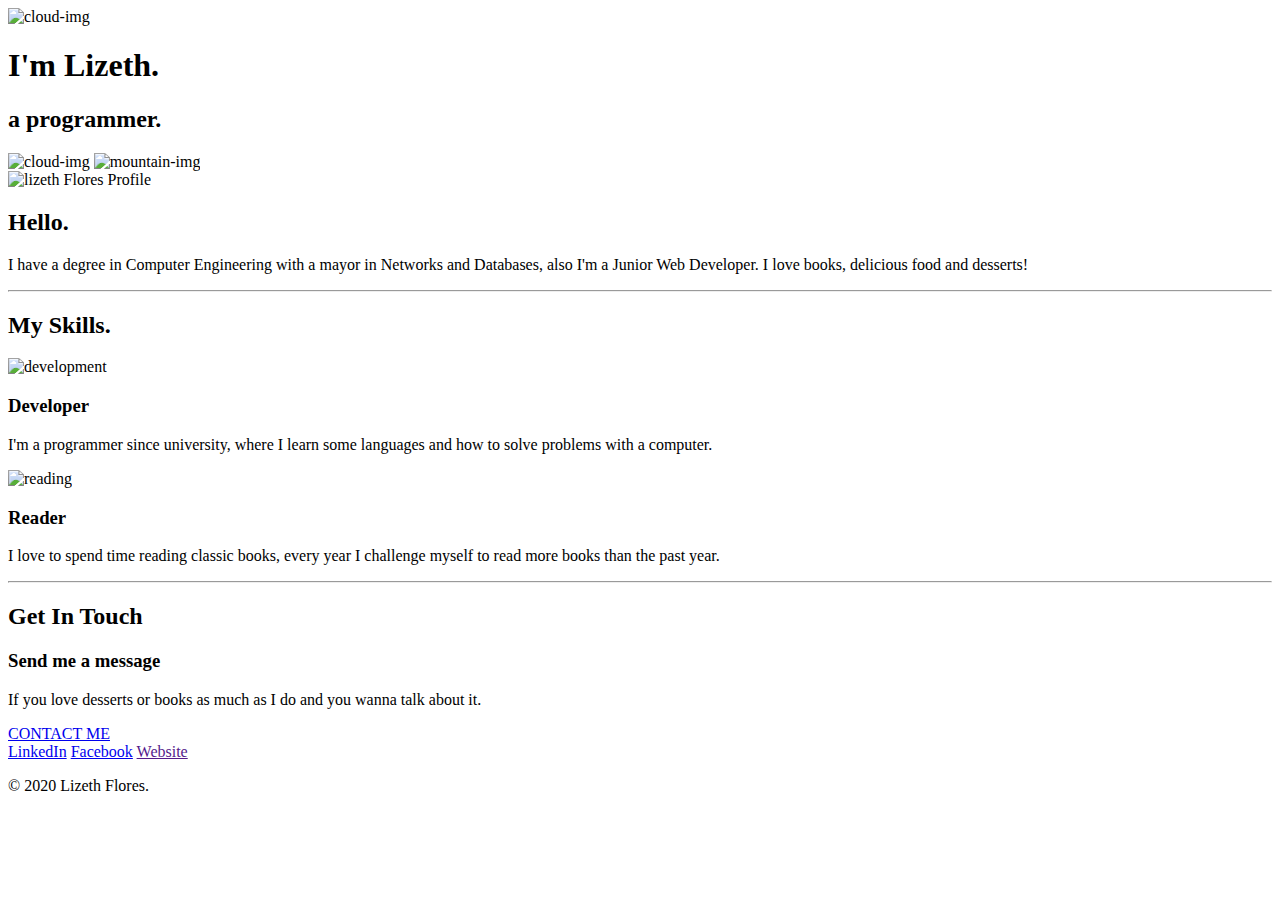
==== index.html @ 27480898 "Add files via upload" ====
<!DOCTYPE html>
<html>
  <head>
    <meta charset="utf-8">
    <title>Lizeth Flores</title>
    <link rel="stylesheet" href="css/styles.css">
    <link rel="icon" href="favicon.ico">
    <link href="https://fonts.googleapis.com/css?family=Merriweather|Montserrat|Sacramento&display=swap" rel="stylesheet">
  </head>
  <body>
    <div class="top-container">
      <img class="top-cloud" src="images/cloud.png" alt="cloud-img">
      <h1>I'm Lizeth.</h1>
      <h2 class="lidesc">a <span class="pro">pro</span>grammer.</h2>
      <img class="bottom-cloud" src="images/cloud.png" alt="cloud-img">
      <img src="images/mountain.png" alt="mountain-img">
    </div>
    <div class="middle-container">
      <div class="profile">
        <img class="liz-img" src="images/liz-profile.jpg" alt="lizeth Flores Profile">
        <h2>Hello.</h2>
        <p class="desc-myself">I have a degree in Computer Engineering with a mayor in Networks and Databases, also I'm a Junior Web Developer.
          I love books, delicious food and desserts!</p>
      </div>
      <hr>
      <div class="skills">
        <h2>My Skills.</h2>
        <div class="skill-row">
          <img class="develop-img" src="https://media.giphy.com/media/LmNwrBhejkK9EFP504/giphy.gif" alt="development">
          <h3>Developer</h3>
          <p class="code-skill-desc">I'm a programmer since university, where I learn some languages and how to solve problems with a computer.</p>
        </div>
        <div class="skill-row">
          <img class="read-img" src="https://media.giphy.com/media/khl6TXru0WoQs1qbRm/giphy.gif" alt="reading">
          <h3>Reader</h3>
          <p class="read-skill-desc">I love to spend time reading classic books, every year I challenge myself to read more books than the past year.</p>
        </div>
      </div>
      <hr>
      <div class="contact-me">
        <h2>Get In Touch</h2>
        <h3>Send me a message</h3>
        <p class="contact-message">If you love desserts or books as much as I do and you wanna talk about it.</p>
        <a class="btn" href="mailto:lizfloresizaguirre@gmail.com">CONTACT ME</a>
      </div>
    </div>
    <div class="bottom-container">
      <a class="footer-link" href="https://mx.linkedin.com/in/lizeth-flores-izaguirre">LinkedIn</a>
      <a class="footer-link" href="https://www.facebook.com/lizeth.izaguirre.37051">Facebook</a>
      <a class="footer-link" href="">Website</a>
      <p class="copyright-desc">© 2020 Lizeth Flores.</p>
    </div>

  </body>
</html>
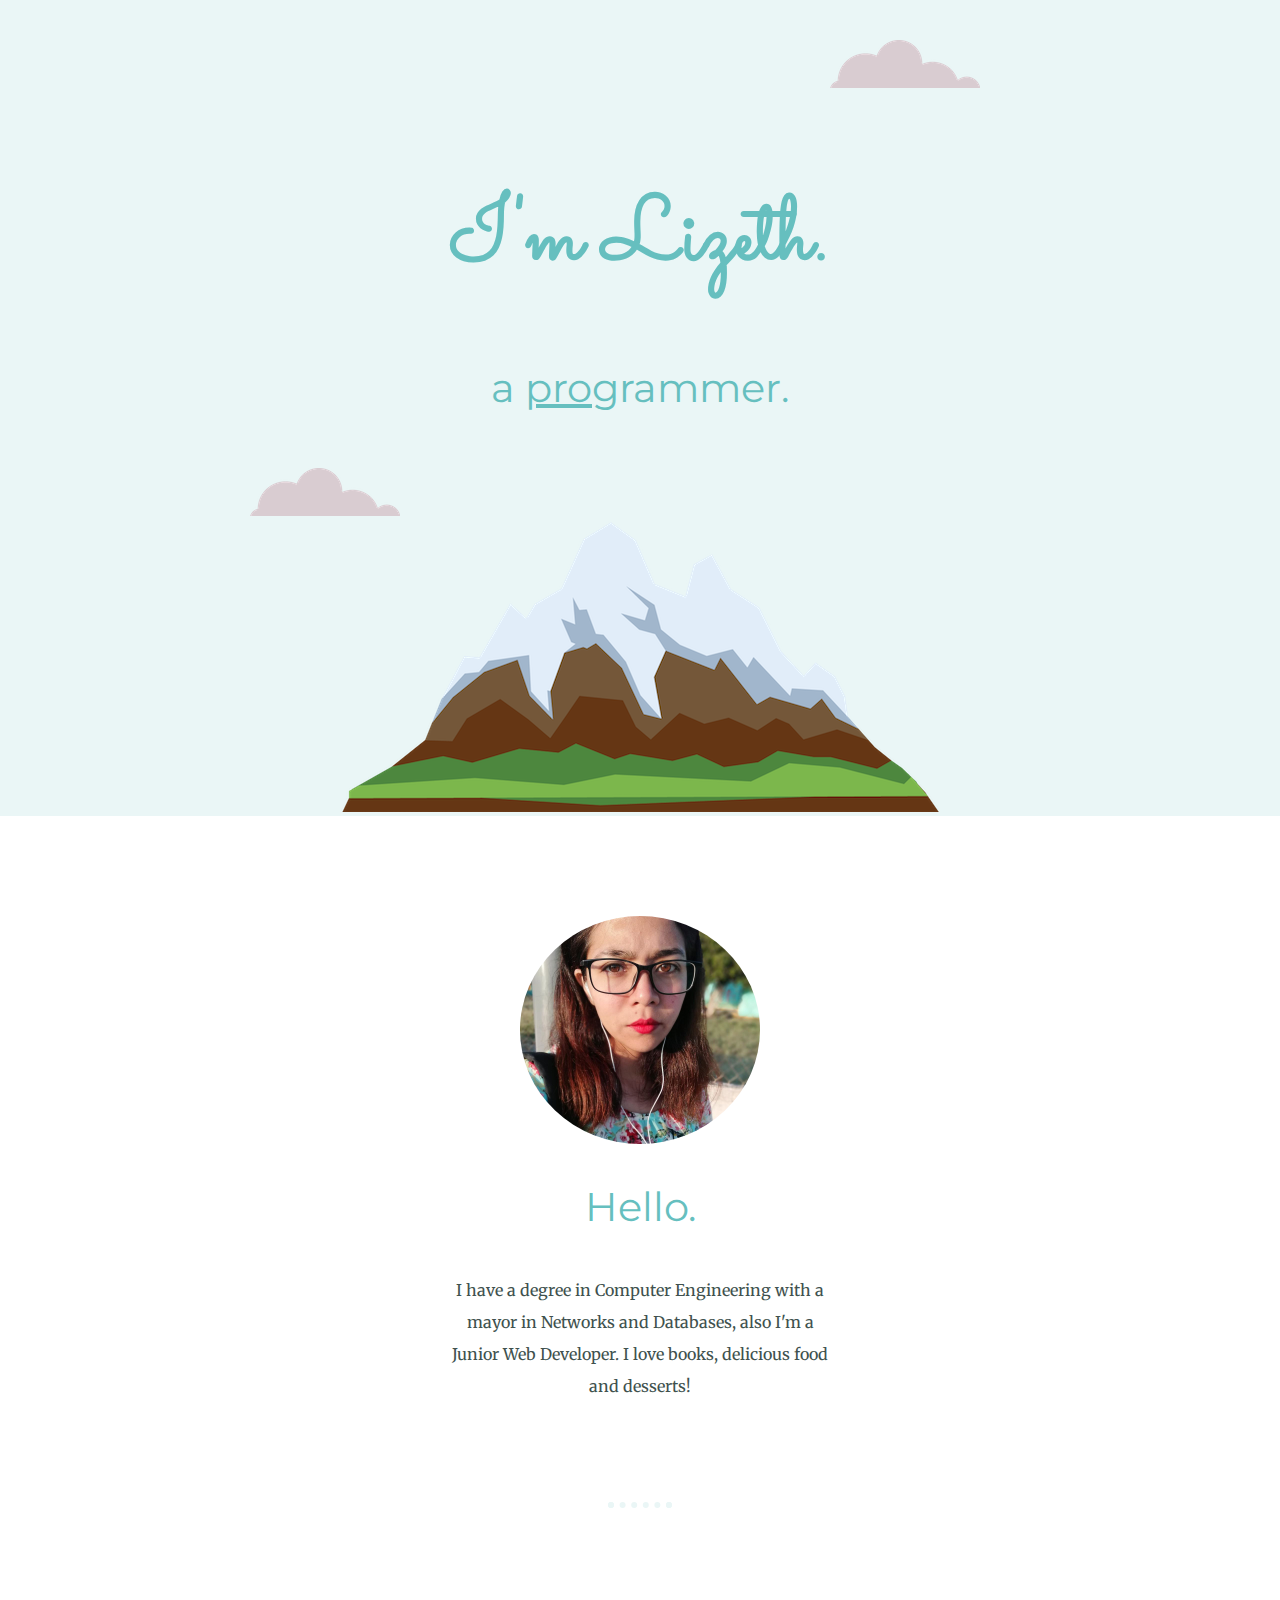
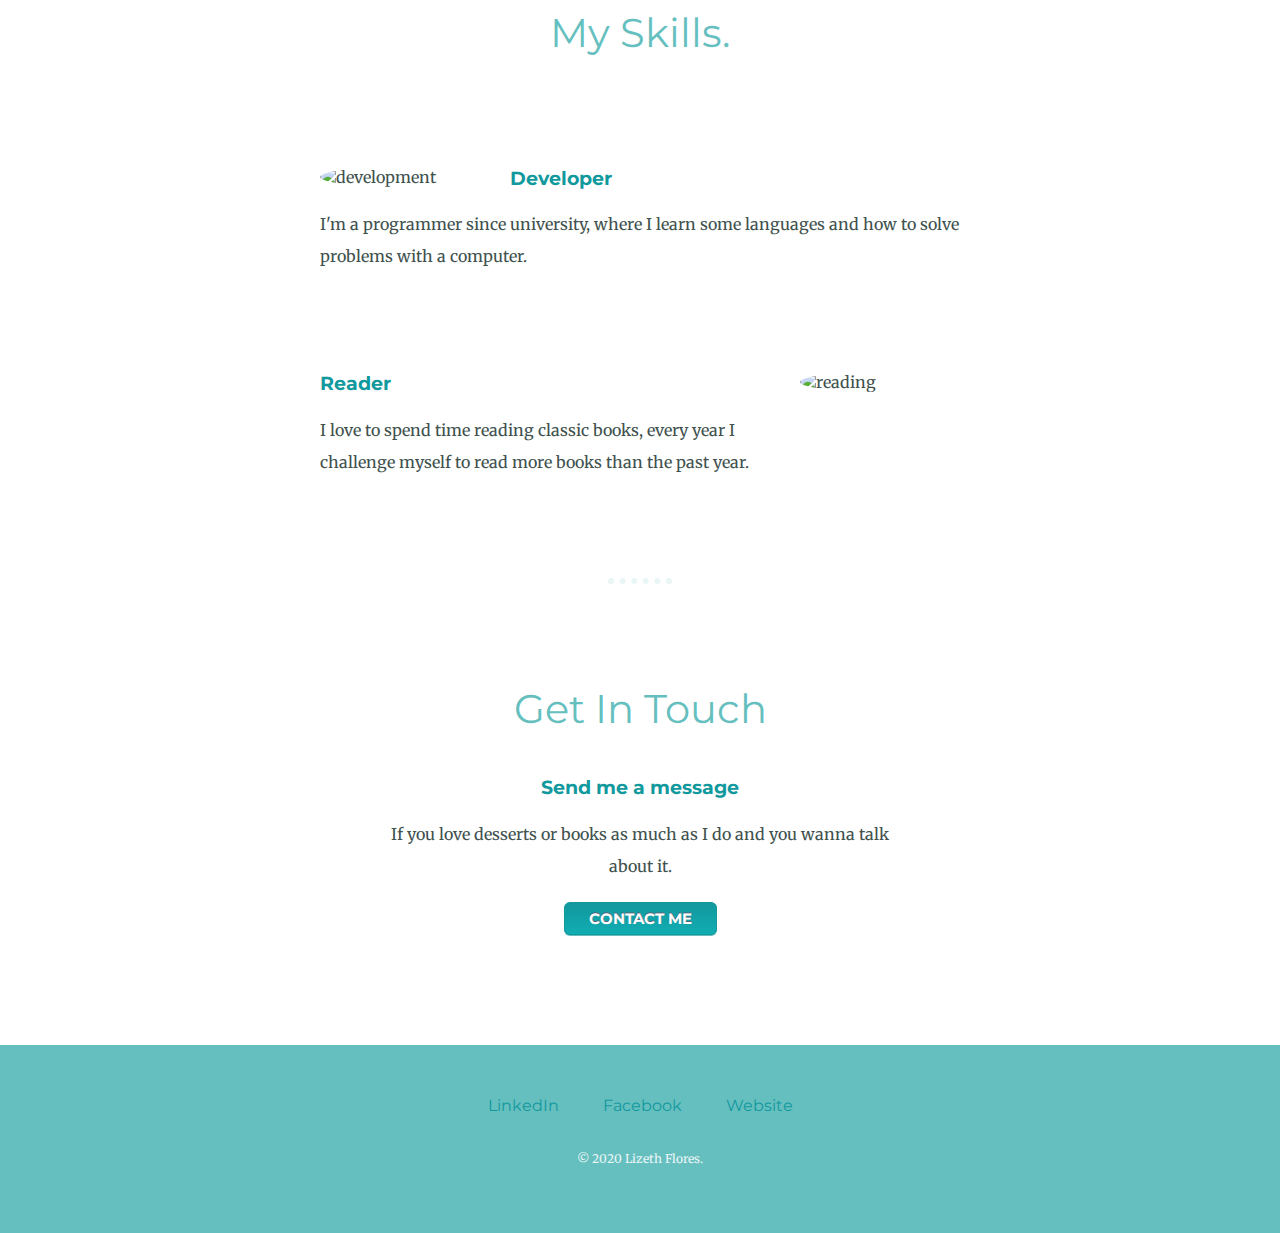
==== commit cac96e9f: "Update index.html" ====
--- a/index.html
+++ b/index.html
@@ -3,21 +3,21 @@
   <head>
     <meta charset="utf-8">
     <title>Lizeth Flores</title>
-    <link rel="stylesheet" href="css/styles.css">
+    <link rel="stylesheet" href="styles.css">
     <link rel="icon" href="favicon.ico">
     <link href="https://fonts.googleapis.com/css?family=Merriweather|Montserrat|Sacramento&display=swap" rel="stylesheet">
   </head>
   <body>
     <div class="top-container">
-      <img class="top-cloud" src="images/cloud.png" alt="cloud-img">
+      <img class="top-cloud" src="cloud.png" alt="cloud-img">
       <h1>I'm Lizeth.</h1>
       <h2 class="lidesc">a <span class="pro">pro</span>grammer.</h2>
-      <img class="bottom-cloud" src="images/cloud.png" alt="cloud-img">
-      <img src="images/mountain.png" alt="mountain-img">
+      <img class="bottom-cloud" src="cloud.png" alt="cloud-img">
+      <img src="mountain.png" alt="mountain-img">
     </div>
     <div class="middle-container">
       <div class="profile">
-        <img class="liz-img" src="images/liz-profile.jpg" alt="lizeth Flores Profile">
+        <img class="liz-img" src="liz-profile.jpg" alt="lizeth Flores Profile">
         <h2>Hello.</h2>
         <p class="desc-myself">I have a degree in Computer Engineering with a mayor in Networks and Databases, also I'm a Junior Web Developer.
           I love books, delicious food and desserts!</p>
--- a/styles.css
+++ b/styles.css
@@ -0,0 +1,147 @@
+body {
+  margin: 0;
+  text-align: center;
+  font-family: 'Merriweather', serif;
+  color: #40514e;
+}
+.top-container {
+  background-color: #eaf6f6;
+  position: relative;
+  padding-top: 100px;
+}
+.lidesc{
+  font-weight: normal;
+}
+.pro{
+  text-decoration: underline;
+}
+h1 {
+  font-size: 5.625rem;
+  margin: 50px auto 0 auto;
+  font-family: 'Sacramento', cursive;
+  color: #66BFBF;
+  line-height: 2;
+}
+.top-cloud {
+  position: absolute;
+  right: 300px;
+  top: 40px;
+}
+
+.bottom-cloud {
+  position: absolute;
+  left: 250px;
+  bottom: 300px;
+}
+
+h2 {
+  font-size: 2.5rem;
+  font-family: 'Montserrat', sans-serif;
+  color: #66BFBF;
+  font-weight: normal;
+  padding-bottom: 10px;
+}
+
+h3 {
+  font-family: 'Montserrat', sans-serif;
+  color: #11999E;
+}
+
+.middle-container{
+  margin: 100px 0;
+}
+.profile{
+  margin-top:70px;
+}
+
+.liz-img{
+  width: 15rem;
+  height: auto;
+  border-radius: 50%;
+
+}
+hr {
+  border: dotted #eaf6f6 6px;
+  border-bottom: none;
+  width: 4%;
+  margin: 100px auto;
+}
+
+.desc-myself
+{
+  width: 30%;
+  margin: auto;
+}
+p{
+  line-height: 2;
+}
+.skill-row{
+  text-align: left;
+  width: 50%;
+  margin:100px auto 100px auto;
+}
+.develop-img{
+  width: 25%;
+  height: auto;
+  float: left;
+  margin: auto 30px auto auto;
+  border-radius: 50%;
+}
+.read-img{
+  width: 25%;
+  height: auto;
+  float: right;
+  margin: auto auto 30px auto;
+  border-radius: 50%;
+}
+.contact-message{
+  width: 40%;
+  margin: auto;
+}
+.btn {
+  margin-top: 20px;
+	box-shadow: 0 1px 0 0 #66BFBF;
+	background:linear-gradient(to bottom, #11999E 5%, #11adb2 100%);
+	background-color:#11999E;
+	border-radius:6px;
+	border:1px solid #11999E;
+	display:inline-block;
+	cursor:pointer;
+	color:#ffffff;
+	font-family:"Montserrat", sans-serif;
+	font-size:15px;
+	font-weight:bold;
+	padding:6px 24px;
+	text-decoration:none;
+	text-shadow:0 -1px 0 #5b6178;
+}
+.btn:hover {
+	background:linear-gradient(to bottom, #11adb2 5%, #11999E 100%);
+	background-color:#11adb2;
+}
+.btn:active {
+	position:relative;
+	top:1px;
+}
+
+.bottom-container{
+  margin-top: 50px;
+  padding-top: 50px;
+  background-color: #66bfbf;
+  margin-bottom: 0;
+  padding-bottom: 30px;
+}
+a{
+  color: #11999E;
+  font-family: 'Montserrat', sans-serif;
+  margin: 10px 20px;
+  text-decoration: none;
+}
+a:hover{
+  color: #eaf6f6;
+}
+.copyright-desc{
+  color: #eaf6f6;
+  font-size: 0.75rem;
+  padding: 20px 0;
+}
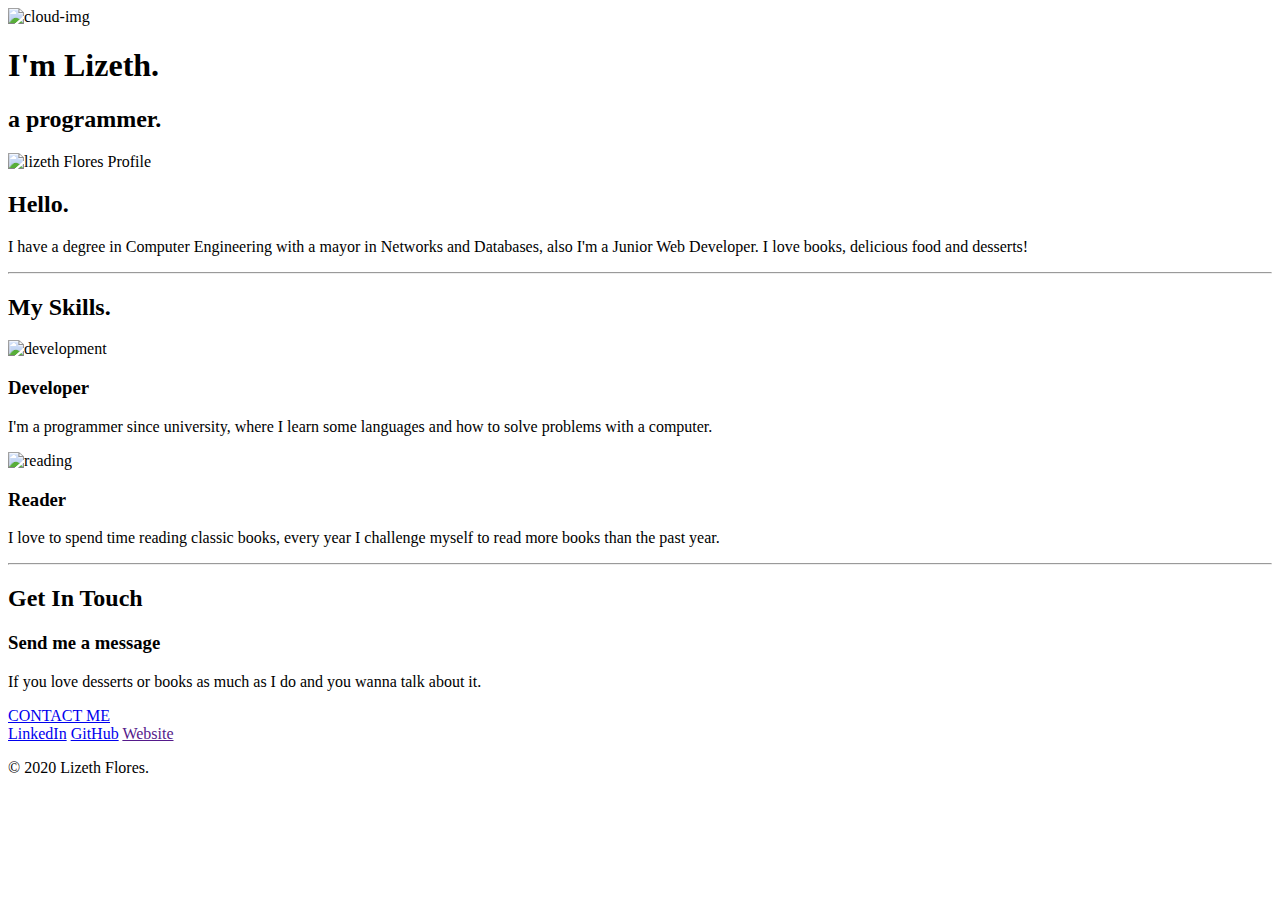
==== commit 0fd3986d: "Add files via upload" ====
--- a/index.html
+++ b/index.html
@@ -3,21 +3,19 @@
   <head>
     <meta charset="utf-8">
     <title>Lizeth Flores</title>
-    <link rel="stylesheet" href="styles.css">
+    <link rel="stylesheet" href="css/styles.css">
     <link rel="icon" href="favicon.ico">
     <link href="https://fonts.googleapis.com/css?family=Merriweather|Montserrat|Sacramento&display=swap" rel="stylesheet">
   </head>
   <body>
     <div class="top-container">
-      <img class="top-cloud" src="cloud.png" alt="cloud-img">
+      <img class="top-cloud" src="images/cherry-blossom.png" alt="cloud-img">
       <h1>I'm Lizeth.</h1>
       <h2 class="lidesc">a <span class="pro">pro</span>grammer.</h2>
-      <img class="bottom-cloud" src="cloud.png" alt="cloud-img">
-      <img src="mountain.png" alt="mountain-img">
     </div>
     <div class="middle-container">
       <div class="profile">
-        <img class="liz-img" src="liz-profile.jpg" alt="lizeth Flores Profile">
+        <img class="liz-img" src="images/liz-profile.jpg" alt="lizeth Flores Profile">
         <h2>Hello.</h2>
         <p class="desc-myself">I have a degree in Computer Engineering with a mayor in Networks and Databases, also I'm a Junior Web Developer.
           I love books, delicious food and desserts!</p>
@@ -46,7 +44,7 @@
     </div>
     <div class="bottom-container">
       <a class="footer-link" href="https://mx.linkedin.com/in/lizeth-flores-izaguirre">LinkedIn</a>
-      <a class="footer-link" href="https://www.facebook.com/lizeth.izaguirre.37051">Facebook</a>
+      <a class="footer-link" href="https://github.com/LizethFlores">GitHub</a>
       <a class="footer-link" href="">Website</a>
       <p class="copyright-desc">© 2020 Lizeth Flores.</p>
     </div>
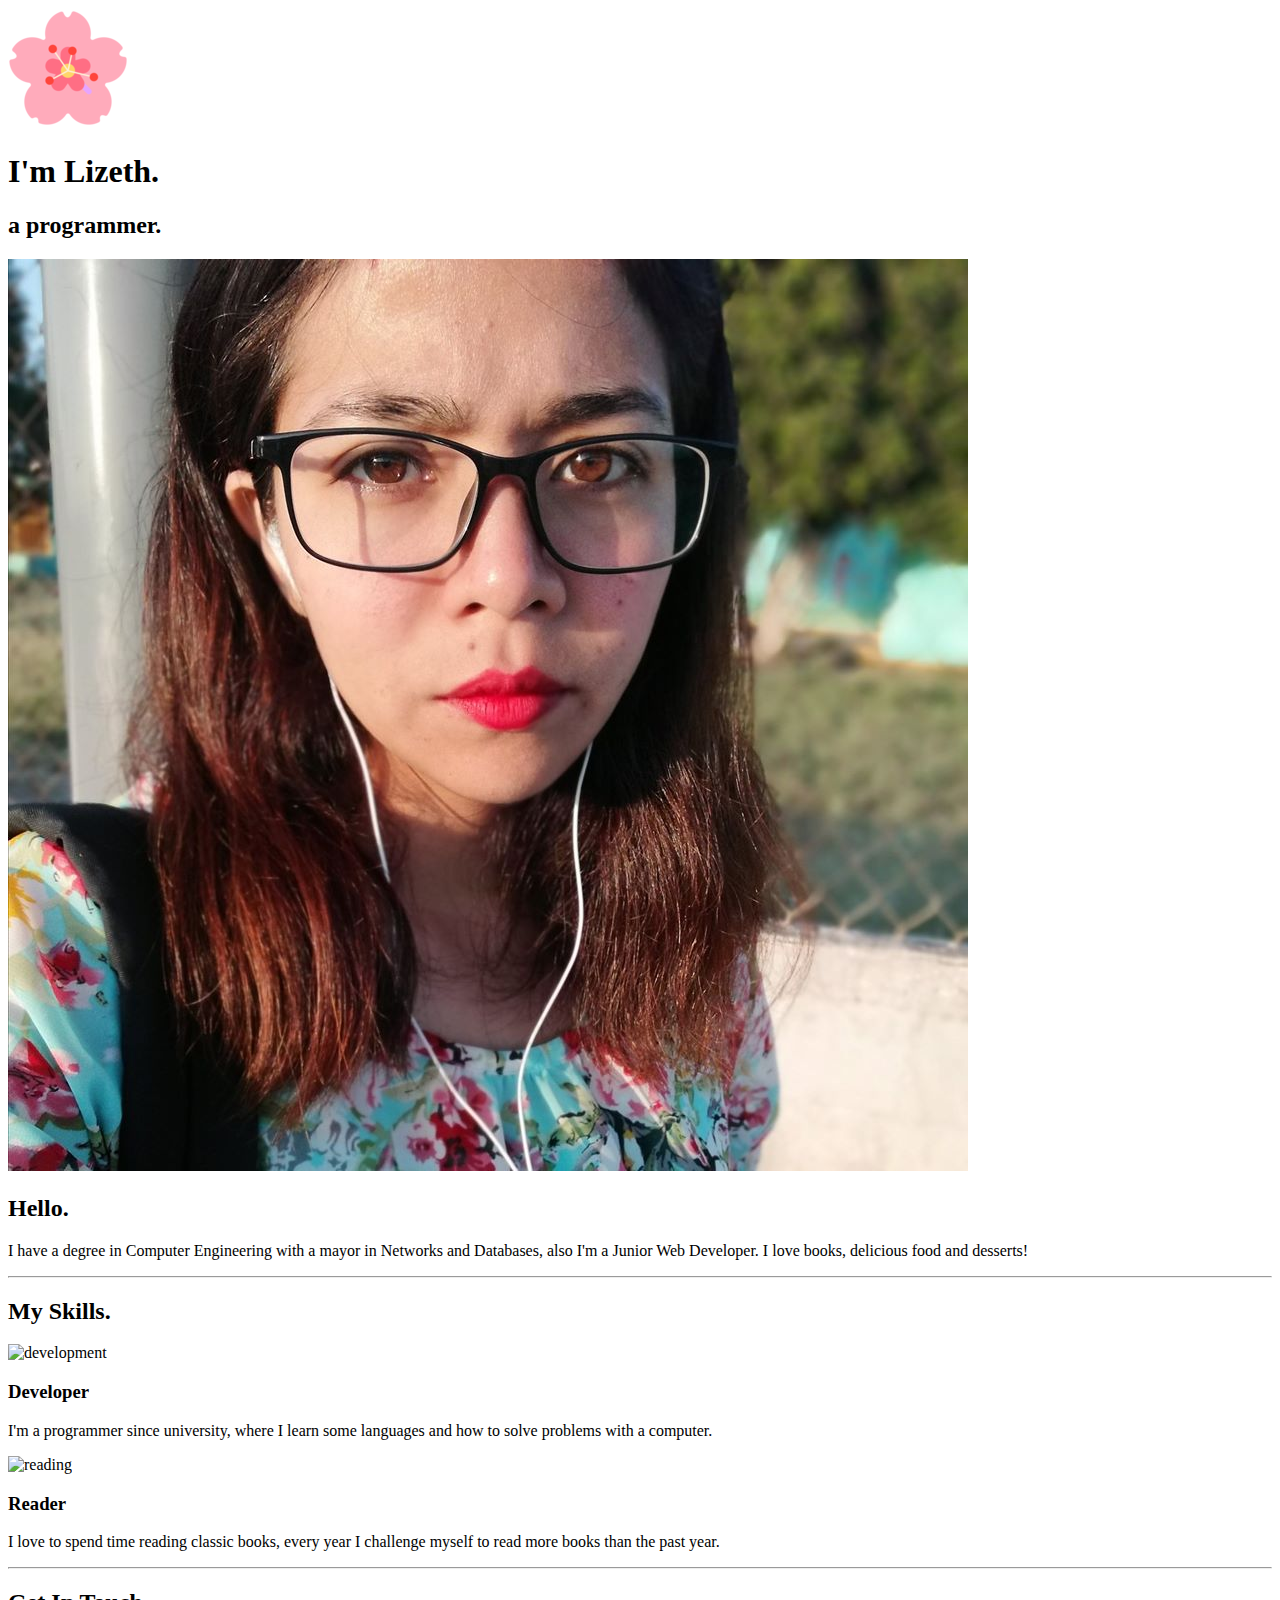
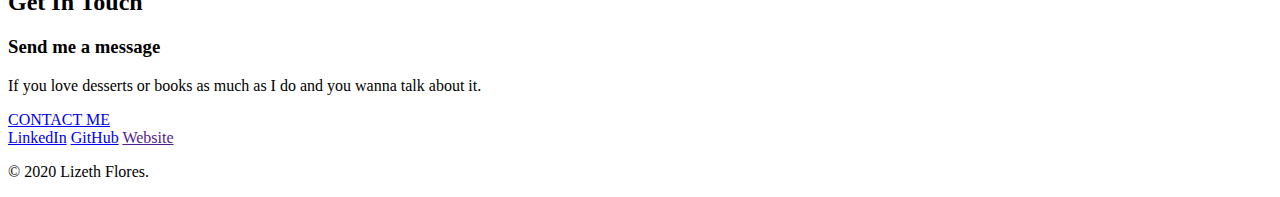
==== commit 99bc73dc: "Update index.html" ====
--- a/index.html
+++ b/index.html
@@ -9,13 +9,13 @@
   </head>
   <body>
     <div class="top-container">
-      <img class="top-cloud" src="images/cherry-blossom.png" alt="cloud-img">
+      <img class="top-cloud" src="cherry-blossom.png" alt="cloud-img">
       <h1>I'm Lizeth.</h1>
       <h2 class="lidesc">a <span class="pro">pro</span>grammer.</h2>
     </div>
     <div class="middle-container">
       <div class="profile">
-        <img class="liz-img" src="images/liz-profile.jpg" alt="lizeth Flores Profile">
+        <img class="liz-img" src="liz-profile.jpg" alt="lizeth Flores Profile">
         <h2>Hello.</h2>
         <p class="desc-myself">I have a degree in Computer Engineering with a mayor in Networks and Databases, also I'm a Junior Web Developer.
           I love books, delicious food and desserts!</p>
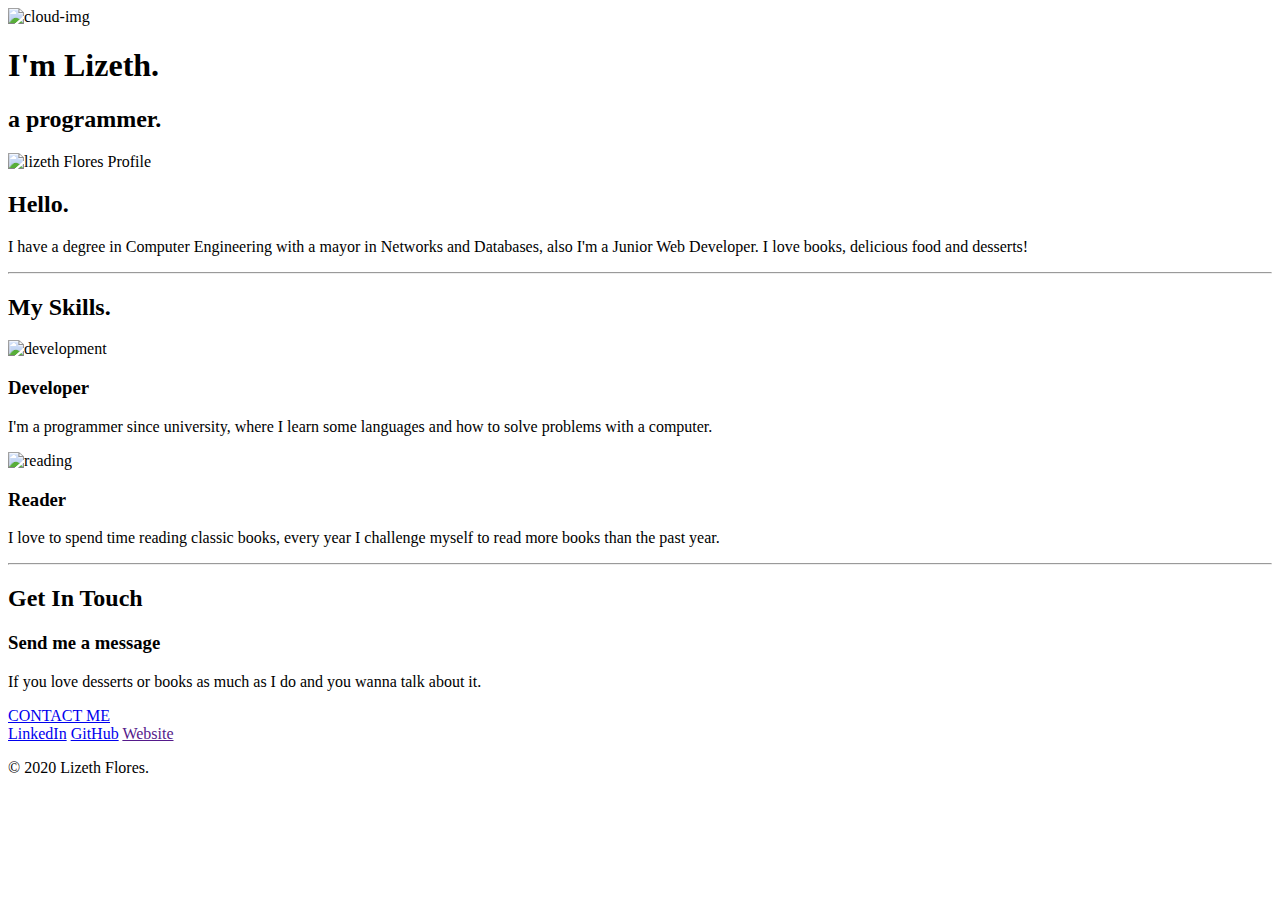
==== commit f47550cf: "Add files via upload" ====
--- a/index.html
+++ b/index.html
@@ -9,13 +9,13 @@
   </head>
   <body>
     <div class="top-container">
-      <img class="top-cloud" src="cherry-blossom.png" alt="cloud-img">
+      <img class="top-cloud" src="images/cherry-blossom.png" alt="cloud-img">
       <h1>I'm Lizeth.</h1>
       <h2 class="lidesc">a <span class="pro">pro</span>grammer.</h2>
     </div>
     <div class="middle-container">
       <div class="profile">
-        <img class="liz-img" src="liz-profile.jpg" alt="lizeth Flores Profile">
+        <img class="liz-img" src="images/liz-profile.jpg" alt="lizeth Flores Profile">
         <h2>Hello.</h2>
         <p class="desc-myself">I have a degree in Computer Engineering with a mayor in Networks and Databases, also I'm a Junior Web Developer.
           I love books, delicious food and desserts!</p>
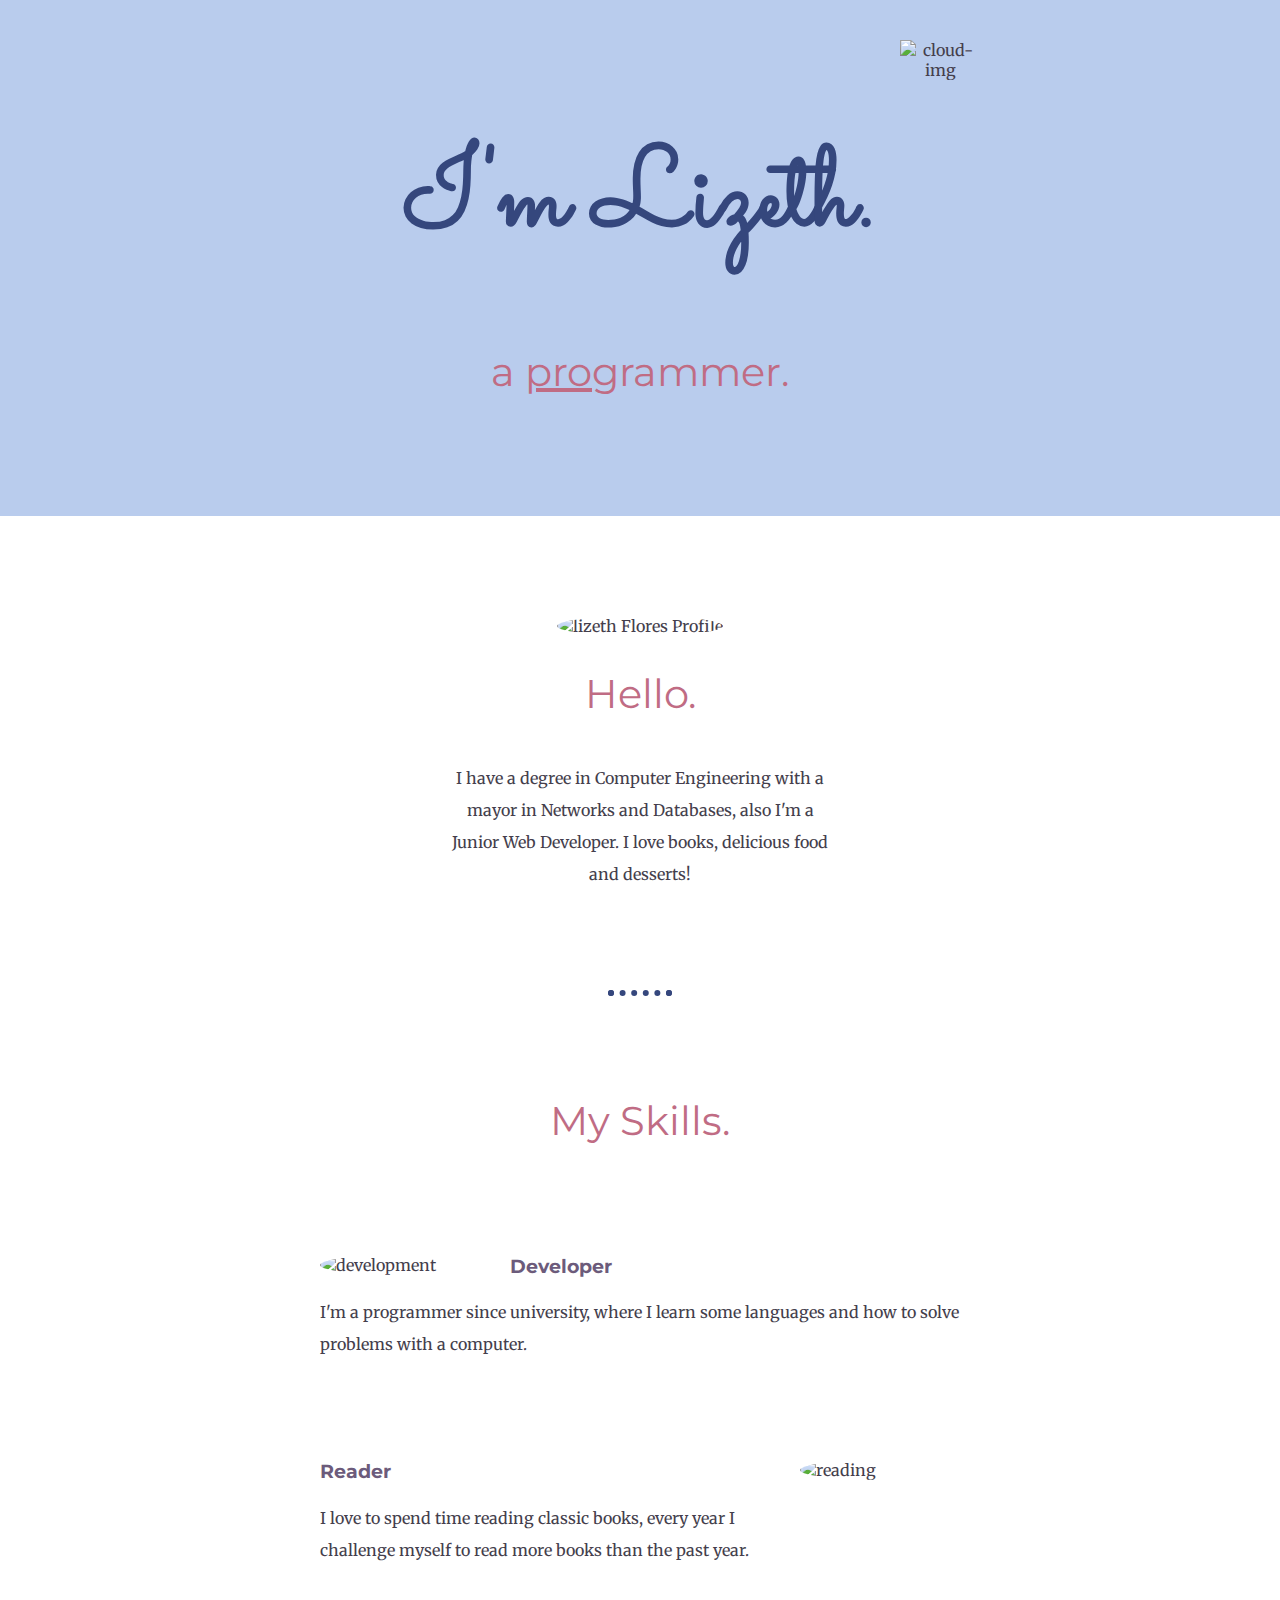
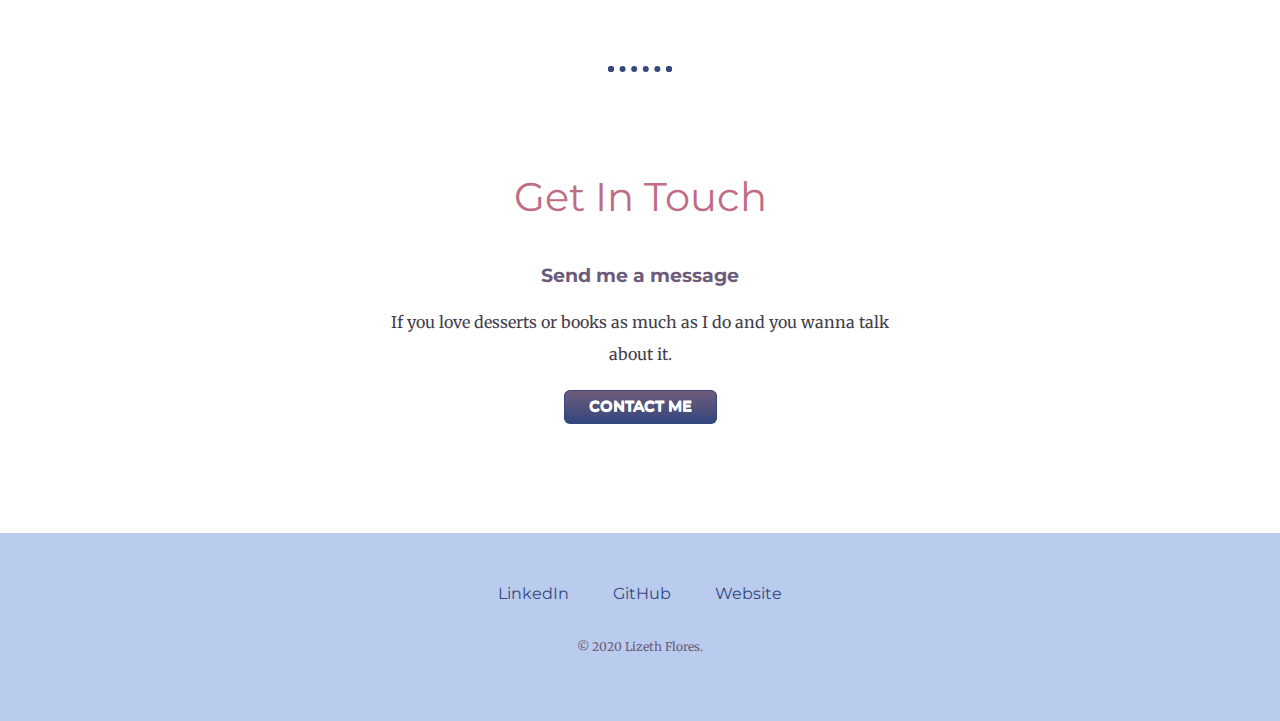
==== commit f31bddd7: "Update index.html" ====
--- a/index.html
+++ b/index.html
@@ -3,7 +3,7 @@
   <head>
     <meta charset="utf-8">
     <title>Lizeth Flores</title>
-    <link rel="stylesheet" href="css/styles.css">
+    <link rel="stylesheet" href="styles.css">
     <link rel="icon" href="favicon.ico">
     <link href="https://fonts.googleapis.com/css?family=Merriweather|Montserrat|Sacramento&display=swap" rel="stylesheet">
   </head>
--- a/styles.css
+++ b/styles.css
@@ -0,0 +1,151 @@
+body {
+  margin: 0;
+  text-align: center;
+  font-family: 'Merriweather', serif;
+  color: #443e4c;
+}
+.top-container {
+  background-color: #b9cced;
+  position: relative;
+  padding-top: 80px;
+  padding-bottom: 80px;
+}
+.lidesc{
+  font-weight: normal;
+  margin-bottom: 30px;
+}
+.pro{
+  text-decoration: underline;
+}
+h1 {
+  font-size: 7rem;
+  margin: 10px auto 0 auto;
+  font-family: 'Sacramento', cursive;
+  color: #35477d;
+  line-height: 2;
+}
+.top-cloud {
+  position: absolute;
+  right: 300px;
+  top: 40px;
+  width: 5rem;
+}
+
+.bottom-cloud {
+  position: absolute;
+  left: 300px;
+  bottom: 40px;
+  width: 5rem;
+}
+
+h2 {
+  font-size: 2.5rem;
+  font-family: 'Montserrat', sans-serif;
+  color: #c06c84;
+  font-weight: normal;
+  padding-bottom: 10px;
+}
+
+h3 {
+  font-family: 'Montserrat', sans-serif;
+  color: #6c5b7b;
+}
+
+.middle-container{
+  margin: 100px 0;
+}
+.profile{
+  margin-top:70px;
+}
+
+.liz-img{
+  width: 15rem;
+  height: auto;
+  border-radius: 50%;
+
+}
+hr {
+  border: dotted #35477d 6px;
+  border-bottom: none;
+  width: 4%;
+  margin: 100px auto;
+}
+
+.desc-myself
+{
+  width: 30%;
+  margin: auto;
+}
+p{
+  line-height: 2;
+}
+.skill-row{
+  text-align: left;
+  width: 50%;
+  margin:100px auto 100px auto;
+}
+.develop-img{
+  width: 25%;
+  height: auto;
+  float: left;
+  margin: auto 30px auto auto;
+  border-radius: 50%;
+}
+.read-img{
+  width: 25%;
+  height: auto;
+  float: right;
+  margin: auto auto 30px auto;
+  border-radius: 50%;
+}
+.contact-message{
+  width: 40%;
+  margin: auto;
+}
+.btn {
+  margin-top: 20px;
+	box-shadow: 0 1px 0 0 #35477d;
+	background:linear-gradient(to bottom, #6c5b7b 5%, #35477d 100%);
+	background-color:#35477d;
+	border-radius:6px;
+	border:1px solid #35477d;
+	display:inline-block;
+	cursor:pointer;
+	color:#ffffff;
+	font-family:"Montserrat", sans-serif;
+	font-size:15px;
+	font-weight:bold;
+	padding:6px 24px;
+	text-decoration:none;
+	text-shadow:0 -1px 0 #fffffa;
+}
+.btn:hover {
+	background:linear-gradient(to bottom, #35477d 5%, #6c5b7b 100%);
+	background-color:#11adb2;
+}
+.btn:active {
+	position:relative;
+	top:1px;
+}
+
+.bottom-container{
+  margin-top: 50px;
+  padding-top: 50px;
+  background-color: #b9cced;
+  margin-bottom: 0;
+  padding-bottom: 30px;
+}
+a{
+  color: #35477d;
+  font-family: 'Montserrat', sans-serif;
+  margin: 10px 20px;
+  text-decoration: none;
+}
+.footer-link:hover{
+  color: #6c5b7b;
+}
+.copyright-desc{
+  color: #6c5b7b;
+  font-size: 0.75rem;
+  padding: 20px 0;
+}
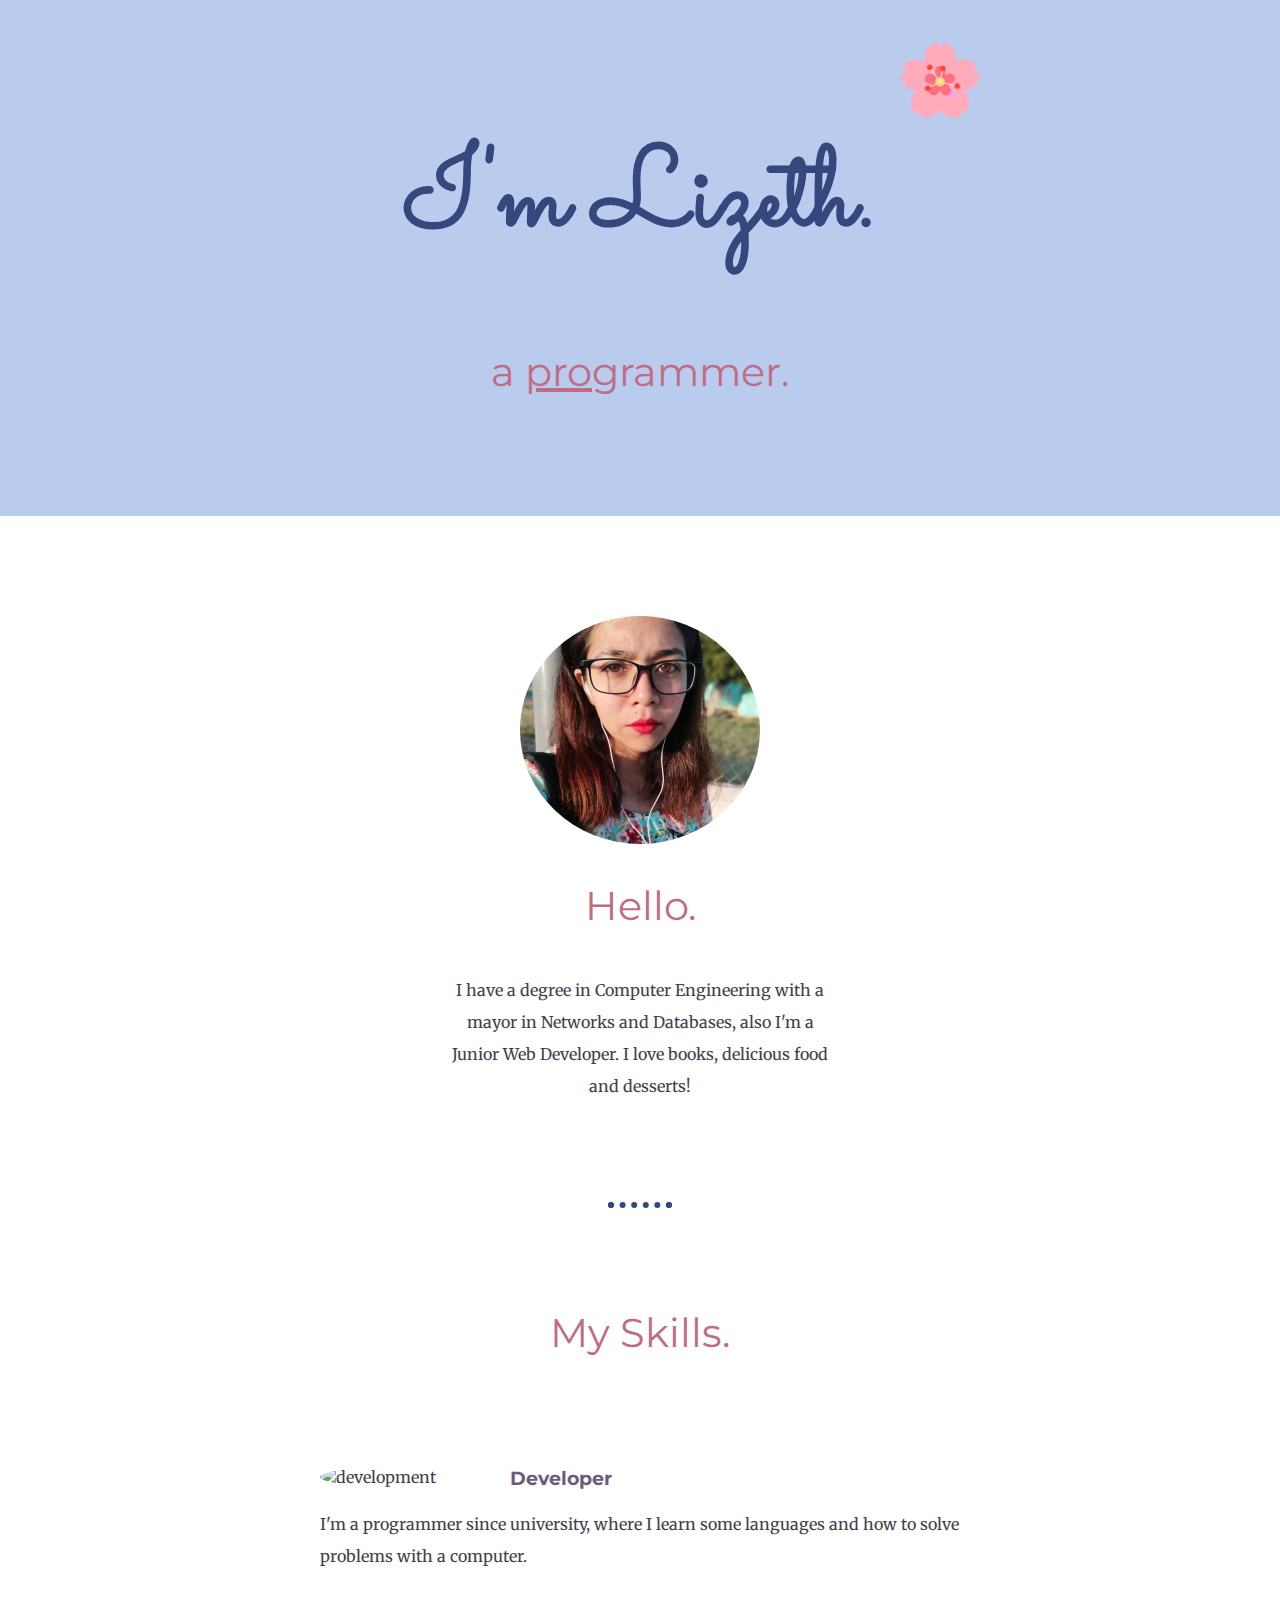
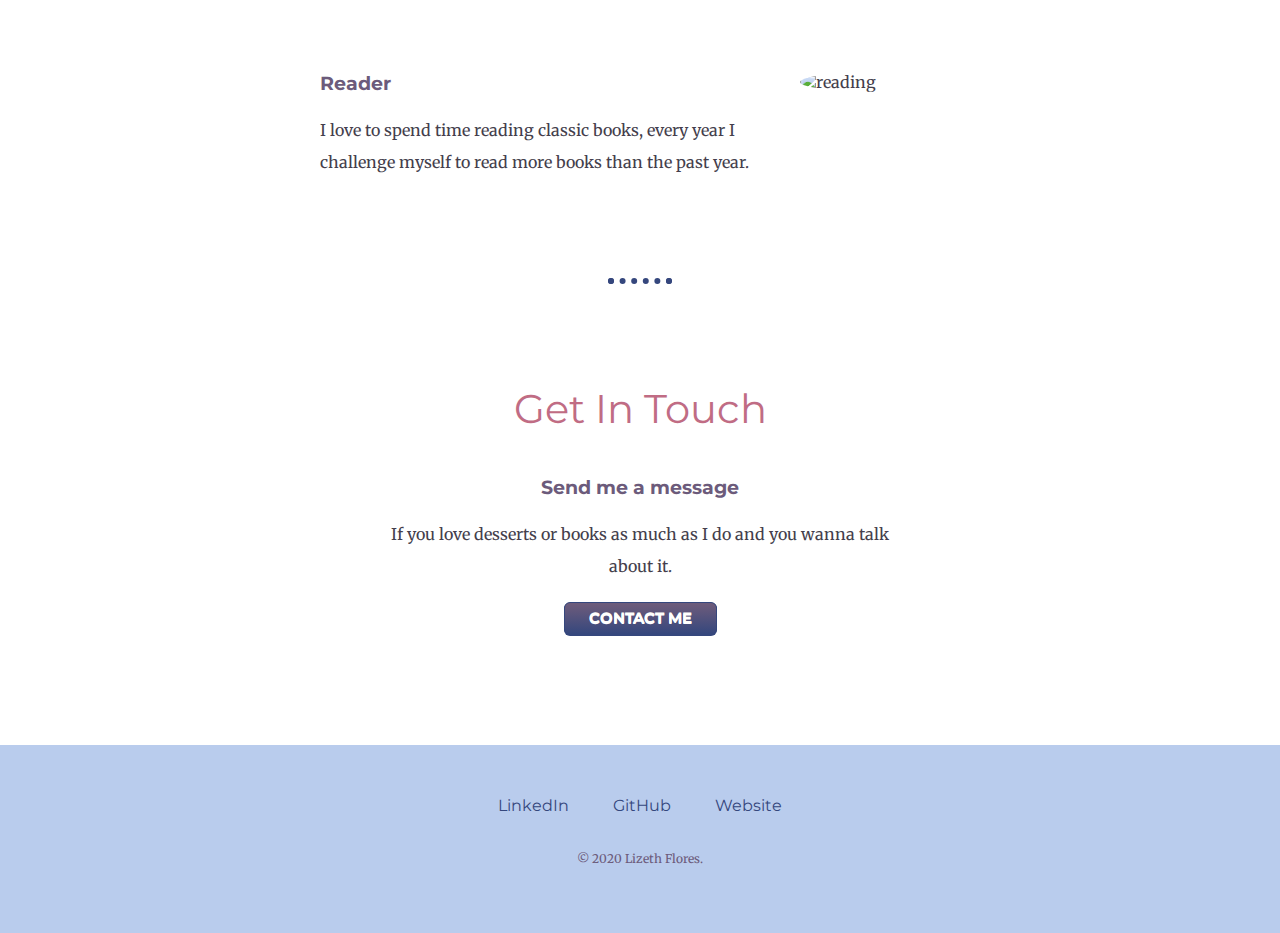
==== commit 6dcbc7d4: "Update index.html" ====
--- a/index.html
+++ b/index.html
@@ -9,13 +9,13 @@
   </head>
   <body>
     <div class="top-container">
-      <img class="top-cloud" src="images/cherry-blossom.png" alt="cloud-img">
+      <img class="top-cloud" src="/cherry-blossom.png" alt="cloud-img">
       <h1>I'm Lizeth.</h1>
       <h2 class="lidesc">a <span class="pro">pro</span>grammer.</h2>
     </div>
     <div class="middle-container">
       <div class="profile">
-        <img class="liz-img" src="images/liz-profile.jpg" alt="lizeth Flores Profile">
+        <img class="liz-img" src="/liz-profile.jpg" alt="lizeth Flores Profile">
         <h2>Hello.</h2>
         <p class="desc-myself">I have a degree in Computer Engineering with a mayor in Networks and Databases, also I'm a Junior Web Developer.
           I love books, delicious food and desserts!</p>
